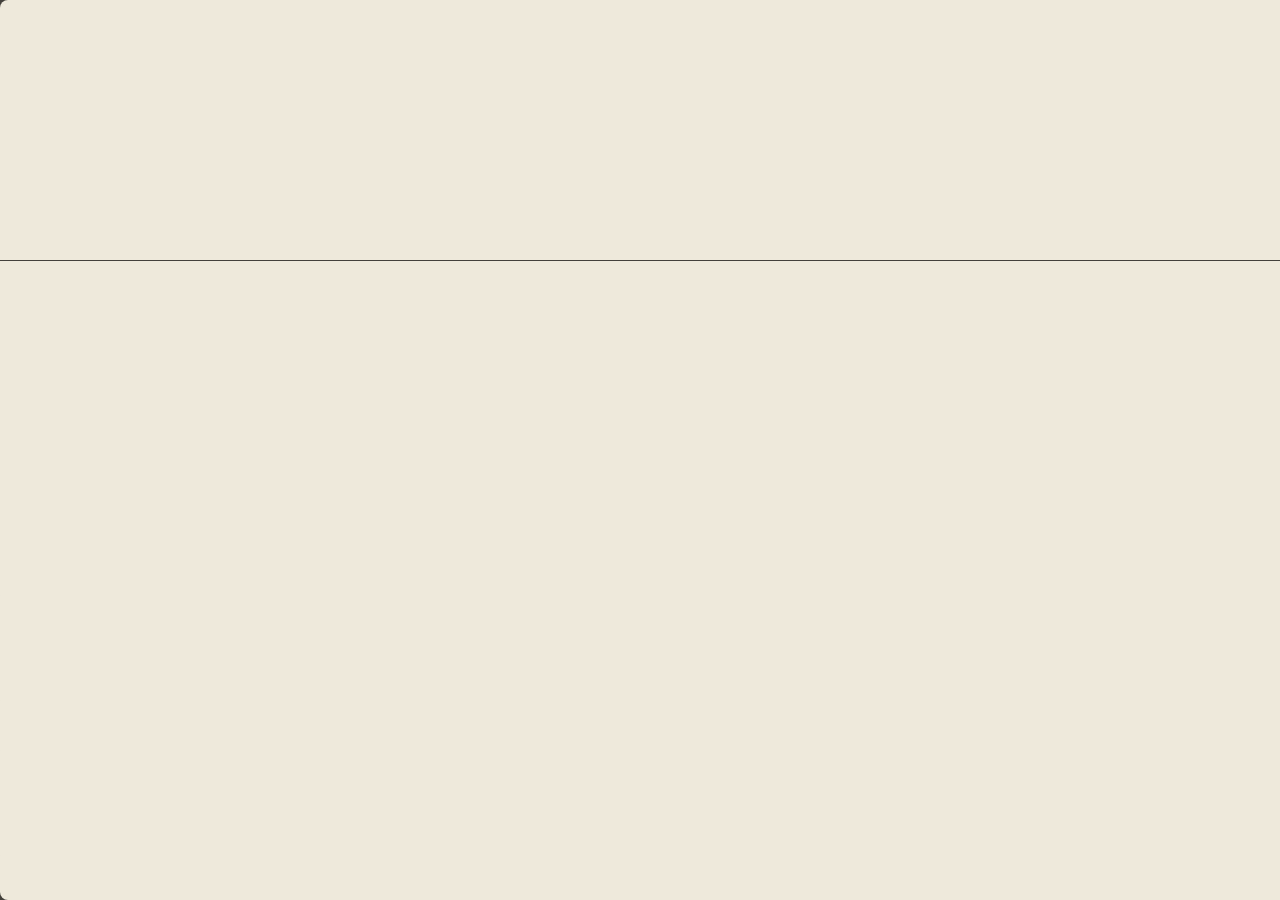
==== echoes-panel.html @ efe1f266 "尝试3页" ====
<!DOCTYPE html>
<html lang="en">
<head>
    <meta charset="UTF-8">
    <meta name="viewport" content="width=device-width, initial-scale=1.0, viewport-fit=cover">
    <base href="/">
    <title>Echoes — 沙丘词典</title>

    <link rel="stylesheet" href="assets/css/resetCSS.css">
    <link rel="stylesheet" href="assets/css/fonts.css">
    <link rel="stylesheet" href="assets/css/floatingPanel.css">

    <style>
        /* Panel-page layout overrides */
        html, body {
            margin: 0;
            padding: 0;
            width: 100%;
            height: 100%;
            overflow: hidden;
            background: #EEE9DB;
        }

        /* Make the panel fill the full viewport instead of 37vw fixed-right */
        #floating-panel {
            position: fixed !important;
            top: 0 !important;
            right: 0 !important;
            width: 100% !important;
            transform: none !important;
            opacity: 1 !important;
            pointer-events: auto !important;
            border-radius: 0 !important;
        }

        /* Always show — never hidden on panel pages */
        #floating-panel.hidden {
            transform: none !important;
            opacity: 1 !important;
            pointer-events: auto !important;
        }

        /* Tab buttons always visible */
        .panel-tabs button {
            opacity: 1 !important;
            pointer-events: auto !important;
        }

        /* Prevent horizontal scrollbar when inactive panel slides */
        body { overflow: hidden; }
    </style>

    <script>
        // Set --app-vh before stylesheets apply so panels size correctly.
        (function () {
            function setVh() {
                document.documentElement.style.setProperty("--app-vh", window.innerHeight + "px");
                document.documentElement.style.setProperty("--app-bottom-inset", "0px");
            }
            setVh();
            window.addEventListener("resize", setVh);
        })();
    </script>
</head>

<body data-panel="echoes">
    <div id="floating-panel">

        <!-- Entry Panel -->
        <div class="panel-entry">
            <div class="panel-main">
                <div class="panel-top"></div>
                <div class="panel-bottom"></div>
            </div>
            <div class="panel-slide">
                <div class="scroll-track"></div>
                <div class="scroll-thumb"></div>
            </div>
            <div class="panel-tabs">
                <button data-tab="entry" class="active">词条</button>
                <button data-tab="comment">回声</button>
            </div>
        </div>

        <!-- Echoes Panel -->
        <div class="panel-comment active">
            <div class="panel-main">
                <div class="panel-top"></div>
                <div class="panel-bottom"></div>
            </div>
            <div class="panel-slide">
                <div class="scroll-track"></div>
                <div class="scroll-thumb"></div>
            </div>
            <div class="panel-tabs">
                <button data-tab="entry">词条</button>
                <button data-tab="comment" class="active">回声</button>
            </div>
        </div>

    </div>

    <script type="module" src="assets/js/panel-page.js"></script>
</body>
</html>
---- assets/css/resetCSS.css ----
/* http://meyerweb.com/eric/tools/css/reset/ 
   v2.0 | 20110126
   License: none (public domain)
*/

html, body, div, span, applet, object, iframe,
h1, h2, h3, h4, h5, h6, p, blockquote, pre,
a, abbr, acronym, address, big, cite, code,
del, dfn, em, img, ins, kbd, q, s, samp,
small, strike, strong, sub, sup, tt, var,
b, u, i, center,
dl, dt, dd, ol, ul, li,
fieldset, form, label, legend,
table, caption, tbody, tfoot, thead, tr, th, td,
article, aside, canvas, details, embed, 
figure, figcaption, footer, header, hgroup, 
menu, nav, output, ruby, section, summary,
time, mark, audio, video {
	margin: 0;
	padding: 0;
	border: 0;
	font-size: 100%;
	font: inherit;
	vertical-align: baseline;
}
/* HTML5 display-role reset for older browsers */
article, aside, details, figcaption, figure, 
footer, header, hgroup, menu, nav, section {
	display: block;
}
body {
	line-height: 1;
}
ol, ul {
	list-style: none;
}
blockquote, q {
	quotes: none;
}
blockquote:before, blockquote:after,
q:before, q:after {
	content: '';
	content: none;
}
table {
	border-collapse: collapse;
	border-spacing: 0;
}
---- assets/css/fonts.css ----
/* ChillDIN - Local font for consistent loading */
@font-face {
  font-family: "ChillDIN";
  src: url("../fonts/Chilldin/ChillDINGothic_Regular.otf") format("opentype");
  font-weight: 400;
  font-style: normal;
  font-display: block;
}


@font-face {
  font-family: "ChillDINGothic Regular";
  src: url("../fonts/Chilldin/ChillDINGothic_Regular.otf") format("opentype");
  font-weight: 400;
  font-style: normal;
  font-display: block;
}

@font-face {
  font-family: "ChillDIN";
  src: url("../fonts/Chilldin/ChillDINGothic_Medium.otf") format("opentype");
  font-weight: 575;
  font-style: normal;
  font-display: block;
}

/* ChillDINGothic - Local font for consistent loading */
@font-face {
  font-family: "ChillDINGothic";
  src: url("../fonts/Chilldin/ChillDINGothic_ConRegular.otf") format("opentype");
  font-weight: 400;
  font-style: normal;
  font-display: block;
}
@font-face {
  font-family: "ChillDINGothic";
  src: url("../fonts/Chilldin/ChillDINGothic_ConSemiBold.otf") format("opentype");
  font-weight: 600;
  font-style: normal;
  font-display: block;
}

/* ChillDINGothic Condensed - Narrower glyphs */
@font-face {
  font-family: "ChillDINGothic Condensed";
  src: url("../fonts/Chilldin/ChillDINGothic_ConRegular.otf") format("opentype");
  font-weight: 400;
  font-style: normal;
  font-display: block;
}
@font-face {
  font-family: "ChillDINGothic Condensed";
  src: url("../fonts/Chilldin/ChillDINGothic_ConSemiBold.otf") format("opentype");
  font-weight: 600;
  font-style: normal;
  font-display: block;
}

/* Barlow Condensed - Local font for consistent loading */
@font-face {
  font-family: "Barlow Condensed";
  src: url("../fonts/Barlow_Condensed/BarlowCondensed-Regular.ttf") format("truetype");
  font-weight: 400;
  font-style: normal;
  font-display: block;
}
@font-face {
  font-family: "Barlow Condensed";
  src: url("../fonts/Barlow_Condensed/BarlowCondensed-Light.ttf") format("truetype");
  font-weight: 300;
  font-style: normal;
  font-display: block;
}
@font-face {
  font-family: "Barlow Condensed";
  src: url("../fonts/Barlow_Condensed/BarlowCondensed-Medium.ttf") format("truetype");
  font-weight: 500;
  font-style: normal;
  font-display: block;
}
@font-face {
  font-family: "Barlow Condensed";
  src: url("../fonts/Barlow_Condensed/BarlowCondensed-SemiBold.ttf") format("truetype");
  font-weight: 600;
  font-style: normal;
  font-display: block;
}

/* Stint Ultra Condensed - Local font for consistent loading */
@font-face {
  font-family: "Stint Ultra Condensed";
  src: url("../fonts/Stint_Ultra_Condensed/StintUltraCondensed-Regular.ttf") format("truetype");
  font-weight: 400;
  font-style: normal;
  font-display: block;
}

/* NotoSans - Local font for consistent loading */
@font-face {
  font-family: "NotoSans";
  src: url("../fonts/Noto_Sans_Duployan/NotoSansDuployan-Regular.ttf") format("truetype");
  font-weight: 400;
  font-style: normal;
  font-display: block;
}
---- assets/css/floatingPanel.css ----
/* Font imports are handled locally in assets/css/fonts.css */
/* 浮窗样式 */
.font-cyrillic {
    font-family: "Noto Sans", "Segoe UI", "Arial", "Helvetica Neue", sans-serif;
}

.lazy-img {
    background-color: #d9d0c3;
    transition: background-color 0.3s ease;
}

.lazy-img-error {
    background-color: #c3b3a0;
}

#floating-panel,
#about-panel {
    position: fixed;
    top: 0;
    right: 0;
    height: var(--app-vh);
    width: 37vw;
    border-radius: 8px 0 0 8px;
    background: transparent; /* 改为透明，因为子panel有自己的背景 */

    display: flex;
    flex-direction: row;
    /* 让slide在右�?*/
    z-index: 1000;
    transition: transform 0.45s ease-in-out, width 0.3s ease-in-out;
    transform: translateX(100%);
    /* overflow: hidden; */
    /* 防止溢出 */
    /* fixed元素可以作为absolute子元素的定位上下�?*/
}

#floating-panel.hidden,
#about-panel.hidden {
    opacity: 0;
    pointer-events: none;
    transform: translateX(100%);
}

#floating-panel:not(.hidden),
#about-panel:not(.hidden) {
    transform: translateX(0);
    opacity: 1;
    pointer-events: auto;
}

/* Panel容器样式 - 双层叠放 */
.panel-entry,
.panel-comment {
    position: absolute;
    top: 0;
    right: 0;
    width: 100%;
    height: 100%;
    display: flex;
    flex-direction: row;
    z-index: 1;
    transition: transform 0.45s ease-in-out, z-index 0.3s ease-in-out;
    background: #43403B;
    border-radius: 8px 0 0 8px;
}

/* 笔记面板特殊样式 */
.panel-comment {
    background: #EEE9DB;
}

.panel-entry.active,
.panel-comment.active {
    z-index: 2;
    transform: translateX(0);
}

.panel-entry:not(.active),
.panel-comment:not(.active) {
    transform: translateX(-68px);
    cursor: pointer;
}

.panel-entry:not(.active):hover,
.panel-comment:not(.active):hover {
    transform: translateX(-88px);
}


/* Inactive panel should not allow inner interactions (tabs stay clickable) */
.panel-entry:not(.active) .panel-main,
.panel-entry:not(.active) .panel-bottom,
.panel-entry:not(.active) .panel-slide,
.panel-comment:not(.active) .panel-main,
.panel-comment:not(.active) .panel-bottom,
.panel-comment:not(.active) .panel-slide {
    pointer-events: none;
}

/* 主内容区�?- 包含top和bottom，可整体滚动 */
.panel-main {
    flex: 1;
    height: var(--app-vh);
    overflow-y: scroll;
    /* padding-right: 12px; */

    /* 隐藏原生滚动�?*/
    scrollbar-width: none;
    /* Firefox */
    -ms-overflow-style: none;
    /* IE 10+ */
}

.panel-main::-webkit-scrollbar {
    display: none;
    /* Chrome / Safari */
}

/* 上半部分 */
.panel-top {
    min-height: 200px;
    /* 改为min-height，让它可以根据内容调�?*/
    display: flex;
    flex-direction: column;
    justify-content: center;
    align-items: center;
    border-bottom: 1px solid #FAF4E5;
    padding: 16px;
    padding-bottom: 70px;
}

/* 笔记面板的顶部边框颜�?*/
/* .panel-comment .panel-top {
    border-bottom: 1px solid #43403B;
} */

.panel-top p {
    margin: 0;
    padding: 0;

    /* ID距离顶端96px，减去padding 16px = 80px */
    padding-top: 80px;
    padding-bottom: 50px;
}


.panel-top div {
    margin: 0;
    padding: 0;
    display: flex;
    flex-direction: column;
    align-items: center;
    gap: 5px;
    /* 中英文之间的间距 */
}

.panel-top img {
    width: 541px;
    height: 339px;
    object-fit: cover;
    margin: 0;
    padding: 0;
    padding-bottom: 50px;
    /* img到div之间50px */
}

/* �?*/
.panel-top p {
    color: #FAF4E5;
    text-align: center;
    font-family: "Barlow Condensed";
    font-size: 20.735px;
    font-style: normal;
    font-weight: 600;
}
:lang(en) .panel-top p {
    color: #FAF4E5;
    text-align: center;
    font-family: "Barlow Condensed";
    font-size: 20.735px;
    font-style: normal;
    font-weight: 600;
    line-height: 40px;
}

/* 笔记面板的文字颜�?*/
.panel-comment .panel-top p {
    color: #43403B;
}
:lang(en) .panel-comment .panel-top p {
    color: #43403B;
}

.panel-top .term-main {
    margin: 0;
    padding: 0;
    color: #FAF4E5;
    font-family: "ChillDINGothic";
    font-size: 30px;
    font-style: normal;
    font-weight: 600;
    text-align: center;
    line-height: 80px;
}
:lang(en) .panel-top .term-main {
    margin: 0;
    padding: 0;
    color: #FAF4E5;
    font-family: "Stint Ultra Condensed";
    font-size: 66px;
    font-style: normal;
    font-weight: 400;
    text-align: center;
    line-height: 80px;
}

/* 笔记面板的term-main颜色 */
.panel-comment .panel-top .term-main {
    color: #43403B;
    text-align: center;
    font-family: "ChillDINGothic";
    font-size: 30px;
    font-style: normal;
    font-weight: 600;
    line-height: 60px;
}
:lang(en) .panel-comment .panel-top .term-main {
    color: #43403B;
    font-family: "Stint Ultra Condensed";
    font-size: 66px;
    font-style: normal;
    font-weight: 400;
    text-align: center;
    line-height: 80px;
}

.panel-top .term-ori {
    margin: 0;
    padding: 0;
    color: #FAF4E5;
    font-family: "Stint Ultra Condensed";
    font-size: 66px;
    font-style: normal;
    font-weight: 400;
    text-align: center;
    line-height: 50px;
}
:lang(en) #floating-panel .panel-top .term-ori,
:lang(en) #about-panel .panel-top .term-ori {
    display: none;
}

/* 笔记面板的term-ori颜色 */
.panel-comment .panel-top .term-ori {
    color: #43403B;
    text-align: center;
    font-family: "Stint Ultra Condensed";
    font-size: 66px;
    font-style: normal;
    font-weight: 400;
    line-height: 25.928px;
}

.panel-comment .panel-top {
    position: relative;
    min-height: 240px;
    padding: 0 36px 20px;
    justify-content: flex-start;
    align-items: center;
    border-bottom: 1px solid #43403B;
}

.panel-comment .panel-top .comment-top-id {
    position: absolute;
    top: 45px;
    left: 36px;
    display: block;
    margin: 0;
    padding: 0;
    color: #43403B;
    font-family: "Barlow Condensed";
    font-size: 20px;
    font-style: normal;
    font-weight: 575;
    line-height: 1;
}

.panel-comment .panel-top .comment-top-center {
    margin-top: calc(93px - 48px);
    width: 100%;
    max-width: 640px;
    display: flex;
    flex-direction: column;
    align-items: center;
    gap: 12px;
}

.panel-comment .panel-top .comment-top-center .term-main {
    display: block;
    margin: 0;
    padding: 0;
    color: #43403B;
    text-align: center;
    font-family: "ChillDINGothic";
    font-size: 30px;
    font-style: normal;
    font-weight: 600;
    line-height: 1;
    margin-bottom: 16px;
}

.panel-comment .panel-top .comment-top-echoes {
    display: block;
    margin: 0;
    color: #43403B;
    text-align: center;
    font-family: "ChillDIN";
    font-size: 60px;
    font-style: normal;
    font-weight: 575;
    line-height: 1.2;
}

:lang(en) .panel-comment .panel-top .comment-top-echoes {
    font-family: "Stint Ultra Condensed";
    font-size: 66px;
    font-style: normal;
    font-weight: 400;
}

.panel-comment .panel-top .comment-top-intro {
    margin: 0;
    padding: 0;
    color: #43403B;
    text-align: center;
    font-family: "Barlow Condensed";
    font-size: 15px;
    font-style: normal;
    font-weight: 400;
    line-height: 1.3;
}

:lang(en) .panel-comment .panel-top .comment-top-intro {
    font-style: italic;
}

/* 下半部分：其他标签内�?*/
.panel-bottom {
    display: flex;
    flex-direction: column;
    width: 100%;
}

.panel-bottom section {
    padding: 32px 52px 0 36px;

    display: flex;
    flex-direction: row;
}

/* About panel: offset right-side text from left titles */
#about-panel .panel-bottom section > div {
    padding-top: 42px;
}

#about-panel .devlog-list {
    margin: 0;
    padding-left: 36px;
    display: flex;
    flex-direction: column;
    gap: 16px;
    list-style: decimal;
    list-style-position: outside;
}

#about-panel .devlog-list li {
    padding-left: 12px;
}

#about-panel .devlog-list p {
    margin: 0;
}

/* 笔记panel的section默认折叠 */
.panel-comment .panel-bottom section {
    max-height: 260px;
    overflow: hidden;
    transition: transform 0.45s ease;
    cursor: pointer;
    position: relative;
    transform: translateY(0);
    background-color: #EEE9DB;
}

.panel-comment .panel-bottom section .note-like-toggle {
    position: absolute;
    top: 32px;
    right: 63px;
    width: 20px;
    height: 18.35px;
    border: none;
    background-color: transparent;
    background-image: url("../images/unliked.svg");
    background-repeat: no-repeat;
    background-position: center;
    background-size: contain;
    cursor: pointer;
    z-index: 3;
    padding: 0 !important;
    margin: 0 !important;
    overflow: visible;
    transition: transform 0.2s ease;
}

.panel-comment .panel-bottom section .note-like-toggle .note-like-count {
    position: absolute;
    left: calc(100% + 6px);
    top: 50%;
    transform: translateY(-50%);
    display: none;
    color: #43403B;
    font-family: "Barlow Condensed", "ChillDIN";
    font-size: 15px;
    font-style: normal;
    font-weight: 600;
    line-height: 1;
    letter-spacing: 0;
    white-space: nowrap;
    pointer-events: none;
    padding: 0 !important;
    margin: 0 !important;
}

.panel-comment .panel-bottom section .note-like-toggle.is-liked {
    background-image: url("../images/liked.svg");
}

.panel-comment .panel-bottom section .note-like-toggle:hover {
    transform: scale(1.06);
}

.panel-comment .panel-bottom section .note-like-toggle:focus-visible {
    outline: 1px solid #43403B;
    outline-offset: 2px;
}

/* 仅前三个comment section显示上边阴影 */
.panel-comment .panel-bottom section:not(#section-contributors):not(#section-contact):not(#section-editors) {
    box-shadow: 0 -4px 4px 0 rgba(0, 0, 0, 0.10);
}

/* About panel devlog should be plain text without comment behaviors */
#about-panel .panel-comment .panel-bottom section {
    max-height: none;
    overflow: visible;
    cursor: default;
    background-color: transparent;
    box-shadow: none;
    transform: none;
    transition: none;
}

#about-panel .panel-comment .panel-bottom section:hover {
    transform: none;
    box-shadow: none;
}

#about-panel .panel-comment .panel-bottom section:not(#section-contributors):not(#section-contact):not(#section-editors) {
    box-shadow: none !important;
}

#about-panel .panel-comment.active .panel-bottom section:not(.note-expanded):not(#section-contributors):not(#section-contact):not(#section-editors):hover {
    transform: none;
    box-shadow: none;
}

/* 展开状�?*/
.panel-comment .panel-bottom section.note-expanded {
    max-height: none;
}

/* Note panel layout when a note is expanded */
#floating-panel .panel-comment .panel-main.notes-fixed .panel-top {
    display: none;
}

#floating-panel .panel-comment .panel-main.notes-fixed {
    overflow: hidden;
}

#floating-panel .panel-comment .panel-bottom.notes-mode {
    height: 100%;
    display: flex;
    flex-direction: column;
}

#floating-panel .panel-comment .panel-bottom.notes-mode section {
    flex: 0 0 auto;
}

#floating-panel .panel-comment .panel-bottom.notes-mode section.note-expanded {
    flex: 1 1 auto;
    overflow-x: auto;
    overflow-y: auto;
    min-height: 60vh;
    -ms-overflow-style: none;
    scrollbar-width: none;
}

#floating-panel .panel-comment .panel-bottom.notes-mode section.note-expanded::-webkit-scrollbar,
#about-panel .panel-comment .panel-bottom.notes-mode section.note-expanded::-webkit-scrollbar {
    width: 0;
    height: 0;
}

/* Allow carousel arrows to render fully inside expanded notes */
#floating-panel .panel-comment .panel-bottom.notes-mode section.note-expanded .note-images-carousel,
#about-panel .panel-comment .panel-bottom.notes-mode section.note-expanded .note-images-carousel {
    overflow: visible;
}

#floating-panel .panel-comment .panel-bottom.notes-mode section.note-below-first {
    margin-top: auto;
}

/* Keep footer sections visible in notes-mode */
#floating-panel .panel-comment .panel-bottom.notes-mode #section-contributors,
#floating-panel .panel-comment .panel-bottom.notes-mode #section-contact,
#floating-panel .panel-comment .panel-bottom.notes-mode #section-editors {
    display: none !important;
}

#floating-panel .panel-comment .panel-bottom #section-contributors,
#floating-panel .panel-comment .panel-bottom #section-contact,
#floating-panel .panel-comment .panel-bottom #section-editors {
    display: block;
}

/* Collapsed notes stick to top/bottom and only show left title height */
#floating-panel .panel-comment {
    --note-title-line-height: 22px;
    --note-title-lines: 2;
    --note-title-pad: 16px;
}
html:lang(en) #floating-panel .panel-comment {
    --note-title-line-height: 22px;
    --note-title-lines: 2;
    --note-title-pad: 16px;
}

#floating-panel .panel-comment .panel-bottom.notes-mode section:not(.note-expanded):not(#section-contributors):not(#section-contact):not(#section-editors) {
    align-items: center;
    height: calc((var(--note-title-line-height) * var(--note-title-lines)) + (var(--note-title-pad) * 2));
    padding: var(--note-title-pad) 64px var(--note-title-pad) 32px;
    overflow: hidden;
}

#floating-panel .panel-comment .panel-bottom.notes-mode section:not(.note-expanded):not(#section-contributors):not(#section-contact):not(#section-editors) .note-body {
    display: none;
}

#floating-panel .panel-comment .panel-bottom.notes-mode section:not(.note-expanded):not(#section-contributors):not(#section-contact):not(#section-editors) .left-title {
    line-height: var(--note-title-line-height);
    padding: 0;
}

#floating-panel .panel-comment .panel-bottom.notes-mode section:not(.note-expanded):not(#section-contributors):not(#section-contact):not(#section-editors) .note-like-toggle {
    top: var(--note-title-pad);
}

/* 折叠状�?hover 时向上位移，露出更多内容（不影响其他元素布局�?*/
.panel-comment.active .panel-bottom section:not(.note-expanded):not(#section-contributors):not(#section-contact):not(#section-editors):hover {
    transform: translateY(-20px);
}

/* 排除contributors和editors section，它们不需要折�?*/
.panel-comment .panel-bottom section#section-contributors,
.panel-comment .panel-bottom section#section-contact,
.panel-comment .panel-bottom section#section-editors {
    max-height: none;
    overflow: visible;
    cursor: default;
    background-color: transparent;
    box-shadow: none;
    transform: none;
    transition: none;
}

/* Comment panel: keep editors title in the left column */
.panel-comment .panel-bottom #section-editors {
    display: grid !important;
    grid-template-columns: 82px 1fr;
    /* column-gap: 20px; */
    align-items: start;
}
.panel-comment .panel-bottom .note-body,
.panel-comment .panel-bottom .note-body * {
    color: #43403B;
    text-align: justify;
    font-family: "ChillDINGothic Condensed";
    font-size: 20px;
    font-style: normal;
    font-weight: 400;
    line-height: 30px;
    letter-spacing: 1px;
}
html:lang(en) .panel-comment .panel-bottom .note-body,
html:lang(en) .panel-comment .panel-bottom .note-body * {
    color: #43403B;
    text-align: justify;
    font-family: "Barlow Condensed";
    font-size: 21px;
    font-style: normal;
    font-weight: 300;
    line-height: 26px;
    letter-spacing: 0.42px;
}
.panel-comment .panel-bottom .note-body .diagram-caption {
    color: #FAF4E5;
    text-align: justify;
    font-family: "ChillDINGothic";
    font-size: 15px;
    font-style: normal;
    font-weight: 400;
    line-height: 20px;
    letter-spacing: 0.75px;
}

.panel-bottom section * {
    padding: 0 0 20px 0;
    margin: 0;
}

/* allow inline italics inside panel content */
.panel-bottom i,
.panel-bottom em {
    font-style: italic;
}

#section-brief {
    padding-top: 180px;
}

#section-brief h2 {
    padding: 0 0 76px 0;
}

.panel-bottom .left-title {
    width: 82px;
    flex-shrink: 0;
}

#section-example {
    padding-top: 55px;
}

#section-example .diagram-container {
    display: flex;
    flex-direction: column;
    align-items: center;
}

#section-example .diagram-carousel {
    width: 100%;
}

#section-example .diagram-stage {
    --diagram-arrow-slot: 52px;
    position: relative;
    width: 100%;
    box-sizing: border-box;
    height: 300px;
    display: flex;
    align-items: center;
    justify-content: center;
    padding: 24px var(--diagram-arrow-slot) 10px var(--diagram-arrow-slot);
}

#section-example .diagram-image {
    width: 100%;
    max-width: 100%;
    height: 300px;
    object-fit: contain;
    display: block;
}

#section-example .diagram-arrow {
    position: absolute;
    top: 50%;
    transform: translateY(-50%);
    width: 40px;
    height: 40px;
    border: none;
    background: none;
    padding: 0;
    margin: 0;
    cursor: pointer;
    display: flex;
    align-items: center;
    justify-content: center;
}

#section-example .diagram-arrow img {
    width: 26px;
    height: 27.178px;
}

#floating-panel.expanded #section-example .diagram-arrow img,
#about-panel.expanded #section-example .diagram-arrow img {
    width: 26px !important;
    height: 27.178px !important;
}

#floating-panel.expanded .note-images-carousel .diagram-arrow img,
#about-panel.expanded .note-images-carousel .diagram-arrow img {
    width: 26px !important;
    height: 27.178px !important;
}

#floating-panel.expanded .panel-comment .note-body .note-images-carousel .diagram-arrow img,
#about-panel.expanded .panel-comment .note-body .note-images-carousel .diagram-arrow img {
    width: 26px !important;
    height: 27.178px !important;
}

#section-example .diagram-arrow-left {
    left: 0;
}

#section-example .diagram-arrow-right {
    right: 12px;
}

#section-example .diagram-arrow.is-hidden {
    opacity: 0;
    pointer-events: none;
}

/* Comment panel: first note images carousel */
.panel-comment .note-images-carousel .diagram-carousel {
    width: 100%;
}

.panel-comment .note-images-carousel .diagram-stage {
    --diagram-arrow-slot: 52px;
    position: relative;
    width: 100%;
    box-sizing: border-box;
    height: 300px;
    display: flex;
    align-items: center;
    justify-content: center;
    padding: 26px var(--diagram-arrow-slot) 10px var(--diagram-arrow-slot);
}

.panel-comment .note-images-carousel .diagram-image {
    width: 100% !important;
    max-width: 100% !important;
    height: 300px !important;
    object-fit: contain !important;
    padding: 0 !important;
    display: block;
}

.panel-comment .note-images-carousel .diagram-arrow {
    position: absolute;
    top: 50%;
    transform: translateY(-50%);
    width: 40px;
    height: 40px;
    border: none;
    background: none;
    padding: 0;
    margin: 0;
    cursor: pointer;
    display: flex;
    align-items: center;
    justify-content: center;
    z-index: 2;
}

.panel-comment .note-images-carousel .diagram-arrow img {
    width: 26px !important;
    height: 27.178px !important;
    padding: 0 !important;
}

.panel-comment .note-images-carousel .diagram-arrow-left {
    left: 0;
}

.panel-comment .note-images-carousel .diagram-arrow-right {
    right: 12px;
}

.panel-comment .note-images-carousel .diagram-arrow.is-hidden {
    opacity: 0;
    pointer-events: none;
}

#floating-panel.expanded .panel-comment .note-body img,
#about-panel.expanded .panel-comment .note-body img {
    width: 33vw !important;
    height: 33vh !important;
    object-fit: cover !important;
}

/* Note images in comment panel */
.panel-comment .note-body img {
    padding: 24px 0 18px 0;
    width: 406px !important;
    height: 270px !important;
    object-fit: cover !important;
    display: block;
}

#section-proposers {
    padding-top: 118px;
}

.panel-bottom .proposer-block {
    display: flex;
    flex-direction: row;
    gap: 30px;
}

.panel-bottom .proposer-block img {
    padding: 0;

    width: 81px !important;
    height: 112px !important;
    object-fit: cover !important;

    /* mix-blend-mode: screen; */
    filter: brightness(1.5) contrast(0.5) sepia(1.8) hue-rotate(0deg) saturate(2.2);
}

.panel-bottom .proposer-block p {
    padding: 4px 0;
    margin: 0;
}

#section-understanding-vote .entry-vote-wrap {
    width: 100%;
    display: flex;
    flex-direction: column;
    align-items: center;
    gap: 14px;
}

#section-understanding-vote .entry-vote-question {
    text-align: center;
    color: #E3DDD0;
    font-family: "ChillDINGothic";
    font-size: 20px;
    font-style: normal;
    font-weight: 600;
    line-height: 30px;
    letter-spacing: 1px;
}

:lang(en) #section-understanding-vote .entry-vote-question {
    font-family: "ChillDINGothic";
    font-size: 20px;
    font-style: normal;
    font-weight: 600;
    line-height: 30px;
    letter-spacing: 1px;
}

#section-understanding-vote .entry-vote-options {
    width: 100%;
    display: flex;
    justify-content: center;
    gap: 16px;
}

#section-understanding-vote .entry-vote-option {
    width: 183px;
    height: 34px;
    padding: 0;
    border: 1px solid #FAF4E5;
    background: transparent;
    color: #E3DDD0;
    font-family: "ChillDINGothic";
    font-size: 20px;
    font-style: normal;
    font-weight: 600;
    line-height: 30px;
    letter-spacing: 1px;
    text-align: center;
    cursor: pointer;
}

#section-understanding-vote .entry-vote-option.is-selected {
    background: #FAF4E5;
    color: #1F1F1F;
}

#section-understanding-vote .entry-vote-option.is-voted {
    background: transparent;
    color: #FAF4E5;
}

#section-understanding-vote .entry-vote-submit {
    width: 77px;
    height: 34px;
    padding: 0;
    box-sizing: border-box;
    border: 0;
    background: #F9D67A;
    color: #43403B;
    appearance: none;
    -webkit-appearance: none;
    display: inline-flex;
    align-items: center;
    justify-content: center;
    text-align: center;
    font-family: "ChillDINGothic";
    font-size: 14px;
    font-style: normal;
    font-weight: 600;
    line-height: 30px;
    letter-spacing: 0.7px;
    transform: none;
    cursor: pointer;
}

:lang(en) #section-understanding-vote .entry-vote-submit {
    font-family: "ChillDINGothic";
    font-size: 14px;
    font-style: normal;
    font-weight: 600;
    line-height: 30px;
    letter-spacing: 0.7px;
}

#section-understanding-vote .entry-vote-note {
    text-align: center;
    color: rgba(250, 244, 229, 0.75);
    font-family: "ChillDINGothic Condensed", "ChillDINGothic", "ChillDIN";
    font-size: 14px;
    font-weight: 400;
    line-height: 18px;
    letter-spacing: 0.6px;
}

:lang(en) #section-understanding-vote .entry-vote-note {
    font-family: "Barlow Condensed", "ChillDINGothic";
    font-size: 14px;
    letter-spacing: 0.2px;
}

#section-related-works {
    /* padding-top:80px; */
    padding-bottom: 40px;
}

#section-understanding-vote {
    padding-top: 28px;
    padding-bottom: 36px;
}

#section-contributors {
    padding-top: 80px;
}

#section-contact p:last-child {
    text-decoration: underline;
    text-underline-offset: 2px;
}

#section-editors {
    padding-top: 160px;
}

#section-proposers,
#section-contributors {
    border-top: #FAF4E5 solid 1px;
}

/* 笔记面板的边框颜�?*/
.panel-comment #section-proposers,
.panel-comment #section-contributors {
    border-top: #43403B solid 1px;
}


/* �?*/
.panel-bottom p {
    color: #FAF4E5;
    font-family: "ChillDINGothic Condensed";
    font-size: 20px;
    font-style: normal;
    font-weight: 500;
    line-height: 23px;
    letter-spacing: 1px;
}
:lang(en) .panel-bottom p {
    color: #FAF4E5;
    font-family: "Barlow Condensed","ChillDINGothic";
    font-size: 21px;
font-style: normal;
font-weight: 300;
line-height: 26px; /* 123.81% */
letter-spacing: 0.42px;
}

/* 笔记面板的底部文字颜�?*/
.panel-comment .panel-bottom p {
    color: #43403B;
}
:lang(en) .panel-comment .panel-bottom p {
    color: #43403B;
}

.panel-bottom h2 {
    color: #FAF4E5;
    font-family: "ChillDINGothic";
    font-size: 40px;
    font-style: normal;
    font-weight: 600;
    line-height: 40px;
    letter-spacing: 2px;
}
:lang(en) .panel-bottom h2 {
    color: #FAF4E5;
    font-family: "Barlow Condensed";
font-size: 36px;
font-style: normal;
font-weight: 500;
line-height: 40px;
}

/* 笔记面板的h2颜色 */
.panel-comment .panel-bottom h2 {
    color: #43403B;
}
:lang(en) .panel-comment .panel-bottom h2 {
    color: #43403B;
}

.panel-bottom h3 {
    color: #FAF4E5;
    text-align: justify;
    font-family: "ChillDINGothic";
    font-size: 20px;
    font-style: normal;
    font-weight: 400;
    line-height: 34px;
    /* 125% */
    letter-spacing: 0.4px;
}
/* Entry panel: brief definition subheadings (zh) */
.panel-entry #section-brief h3 {
    color: #FAF4E5;
    font-family: "ChillDINGothic Condensed";
    font-size: 36px;
    font-style: normal;
    font-weight: 600;
    line-height: 42px;
    letter-spacing: 2px;
    
}
/* Entry panel: brief definition body (en) */
:lang(en) .panel-entry #section-brief h3 {
    text-align: left;
    color: #FAF4E5;
    font-family: "Barlow Condensed";
    font-size: 36px;
    font-style: normal;
    font-weight: 500;
    line-height: 40px; /* 111.111% */
    letter-spacing: 0;
}

:lang(en) .panel-entry section div p {
    color: #FAF4E5;
    /* body */
    font-family: "Barlow Condensed";
    font-size: 21px;
    font-style: normal;
    font-weight: 300;
    line-height: 26px; /* 123.81% */
    letter-spacing: 0.42px;
}

/* Entry panel body text (Chinese) */
.panel-entry .panel-bottom div p {
    color: #FAF4E5;
    font-family: "ChillDINGothic Condensed", "ChillDINGothic", "ChillDIN";
    font-size: 20px;
    font-style: normal;
    font-weight: 400;
    line-height: 30px;
    letter-spacing: 1px;
}



/* 笔记面板的h3颜色 */
.panel-comment .panel-bottom h3 {
    color: #43403B;
}

.panel-bottom .left-title {
    color: #FAF4E5;
    font-family: "ChillDINGothic Condensed", "ChillDINGothic", "ChillDIN";
    font-size: 20px;
    font-style: normal;
    font-weight: 500;
    width: 82px !important;
}

/* 笔记面板的left-title颜色 */
.panel-comment .panel-bottom .left-title {
    color: #43403B;
}
:lang(en) .panel-comment .panel-bottom .left-title {
    color: #43403B;
    font-family: "Barlow Condensed";
    font-size: 16px;
    font-style: normal;
    font-weight: 600;
    line-height: 20px; 
}

.panel-bottom .diagram-caption {
    color: #FAF4E5;
    text-align: justify;
    font-family: "ChillDINGothic";
    font-size: 15px !important;
    font-style: normal;
    font-weight: 400;
    line-height: 20px;
    /* 133.333% */
    letter-spacing: 0.75px;
}

.panel-bottom .diagram-source {
    color: #FAF4E5;
    text-align: justify;
    font-family: "ChillDINGothic", "ChillDIN";
    font-size: 16px;
    font-style: normal;
    font-weight: 300;
    line-height: 20px;
    letter-spacing: 0.6px;
}

/* 笔记面板的diagram-caption颜色 */
.panel-comment .panel-bottom .diagram-caption {
    color: #FAF4E5;
}

.panel-comment .panel-bottom .diagram-source {
    color: #43403B;
}

.panel-bottom .proposer-name {
    color: #FAF4E5;
    font-family: "ChillDINGothic","ChillDIN";
    font-size: 24px;
    font-style: normal;
    font-weight: 600;
    /* line-height: 20px; */
    letter-spacing: 1.2px;
    text-decoration-line: underline;
    text-decoration-style: solid;
    text-decoration-skip-ink: auto;
    text-decoration-thickness: auto;
    text-underline-offset: auto;
    text-underline-position: from-font;
}

/* 笔记面板的proposer-name颜色 */
.panel-comment .panel-bottom .proposer-name {
    color: #43403B;
}

.panel-bottom .proposer-year p {
    color: #FAF4E5;
    font-family: "ChillDINGothic", "ChillDIN";
    font-size: 20px;
    font-style: normal;
    font-weight: 325;
    line-height: 20px;
    letter-spacing: 1px;
}

/* 笔记面板的proposer-year p颜色 */
.panel-comment .panel-bottom .proposer-year p {
    color: #43403B;
}

.panel-bottom #editors-container p {
    color: #FAF4E5;
    font-family: "ChillDINGothic Condensed";
    font-size: 14px;
    font-style: normal;
    font-weight: 500;
    line-height: 16px;
    /* 114.286% */
    letter-spacing: 0.7px;

    margin: 0;
    padding: 0;
}

:lang(en) .panel-entry .panel-bottom #editors-container p {
    color: #FAF4E5;
    font-family: "Barlow Condensed";
    font-size: 15px;
    font-style: normal;
    font-weight: 400;
    line-height: 20px;
}

/* 笔记面板的editors-container p颜色 */
.panel-comment .panel-bottom #editors-container p {
    color: #43403B;
    font-family: "ChillDINGothic";
    font-size: 20px;
    font-style: normal;
    font-weight: 600;
    line-height: 25px;
}
:lang(en) .panel-comment .panel-bottom #editors-container p {
    color: #43403B;
    font-family: "Barlow Condensed";
    font-size: 15px;
    font-style: normal;
    font-weight: 400;
    line-height: 20px;
}

#section-editors {
    opacity: 0.7;
}



/* 展开按钮样式 */
#expand-btn {
    position: absolute;
    top: 20px;
    left: 20px;
    width: 40px;
    height: 40px;
    background: #36322A;
    border: 1px solid #FAF4E5;
    border-radius: 8px;
    cursor: pointer;
    display: flex;
    align-items: center;
    justify-content: center;
    z-index: 1001;
    transition: all 0.3s ease;
    color: #FAF4E5;
}

#expand-btn:hover {
    background: #E2DCC9;
    transform: scale(1.05);
}

#expand-btn:active {
    transform: scale(0.95);
}


/* 展开状态的样式 */
#floating-panel.expanded,
#about-panel.expanded {
    width: 70vw;
}

/* 展开状态下底部section的padding调整 */
#floating-panel.expanded .panel-bottom .left-title,
#about-panel.expanded .panel-bottom .left-title {
    width: 160px;
}

#floating-panel.expanded .panel-bottom section,
#about-panel.expanded .panel-bottom section {
    padding: 32px 140px 0 64px;
}
#floating-panel.expanded .panel-bottom #section-brief,
#about-panel.expanded .panel-bottom #section-brief {
    padding-top: 180px;
}
#floating-panel.expanded .panel-bottom #section-example,
#about-panel.expanded .panel-bottom #section-example {
    padding-top: 55px;
}
#floating-panel.expanded .panel-bottom #section-proposers,
#about-panel.expanded .panel-bottom #section-proposers {
    padding-top: 118px;
}
#floating-panel.expanded .panel-bottom #section-related-works,
#about-panel.expanded .panel-bottom #section-related-works {
    /* padding-top:80px; */
    padding-bottom: 40px;
}

#floating-panel.expanded .panel-bottom #section-understanding-vote,
#about-panel.expanded .panel-bottom #section-understanding-vote {
    padding-top: 28px;
    padding-bottom: 36px;
}

#floating-panel.expanded .panel-bottom #section-contributors,
#about-panel.expanded .panel-bottom #section-contributors {
    padding-top: 80px;
}

#floating-panel.expanded .panel-bottom #section-editors,
#about-panel.expanded .panel-bottom #section-editors {
    padding-top: 160px;
}

/* 展开状态下的图片调�?*/
#floating-panel.expanded .panel-top img,
#about-panel.expanded .panel-top img {
    width: 60vw; /* 比默认的541px更大 */
    height: 36vh; /* 比默认的339px更大 */
    object-fit: cover;
    margin: 0;
    padding: 0;
    margin-bottom: 50px;
}
#floating-panel.expanded #section-example img,
#about-panel.expanded #section-example img {
    width: 33vw !important; /* 比默认的406px更大 */
    height: 33vh !important; /* 比默认的270px更大 */
    object-fit: cover !important;
}

/* 展开状态下笔记面板的颜�?*/
#floating-panel.expanded .panel-comment .panel-bottom p,
#about-panel.expanded .panel-comment .panel-bottom p {
    color: #43403B;
}
#floating-panel.expanded .panel-comment .panel-bottom .left-title,
#about-panel.expanded .panel-comment .panel-bottom .left-title {
    color: #43403B;
}
#floating-panel.expanded .panel-comment .panel-bottom h2,
#about-panel.expanded .panel-comment .panel-bottom h2 {
    color: #43403B;
}
#floating-panel.expanded .panel-comment .panel-bottom h3,
#about-panel.expanded .panel-comment .panel-bottom h3 {
    color: #43403B;
}
#floating-panel.expanded .panel-comment .panel-bottom .diagram-caption,
#about-panel.expanded .panel-comment .panel-bottom .diagram-caption {
    color: #FAF4E5;
}
#floating-panel.expanded .panel-comment .panel-bottom .proposer-name,
#about-panel.expanded .panel-comment .panel-bottom .proposer-name {
    color: #43403B;
}
#floating-panel.expanded .panel-comment .panel-bottom .proposer-year p,
#about-panel.expanded .panel-comment .panel-bottom .proposer-year p {
    color: #43403B;
}


/* 确保按钮在展开状态下仍然可见 */
#floating-panel.expanded #expand-btn {
    left: 20px; /* 保持在左上角 */
}

/* 隐藏状态保持不�?*/
#floating-panel.hidden,
#about-panel.hidden {
    opacity: 0;
    pointer-events: none;
    transform: translateX(100%);
}

#floating-panel:not(.hidden),
#about-panel:not(.hidden) {
    transform: translateX(0);
    opacity: 1;
    pointer-events: auto;
}



/* tabs 样式 */
.panel-tabs {
    position: absolute;
    bottom: 40px;
    left: -38px;
    display: flex;
    flex-direction: column;
    gap: 45px;
    z-index: 10;
    pointer-events: none; /* 确保tab按钮在panel内容之上 */
}

.panel-tabs button {
    width: 39px;
    height: 110px;
    border: none;
    border-radius: 6px 0 0 6px;
    background: #43403B;
    box-shadow: -2px 2px 2px rgba(79, 70, 45, 0.25);
    cursor: pointer;
    padding: 25px 14px;

    color: #FAF4E5;
    font-family: "ChillDIN";
    font-size: 18px;
    font-style: normal;
    font-weight: 700;
    line-height: 26px;
    /* 144.444% */

    /* �?SVG path 裁剪 */
    -webkit-clip-path: path("M4 25.6222C4 18.6955 8.20257 12.4615 14.6236 9.86337L39 0V106L15.1311 97.22C8.44371 94.7601 4 88.3907 4 81.2652V25.6222Z");
    clip-path: path("M4 25.6222C4 18.6955 8.20257 12.4615 14.6236 9.86337L39 0V106L15.1311 97.22C8.44371 94.7601 4 88.3907 4 81.2652V25.6222Z");

    
    transition: background 0.2s;
    pointer-events: auto;
}
:lang(en) .panel-tabs button {
    color: #43403B;
    font-family: "Barlow Condensed";
    font-size: 16px;
    font-style: normal;
    font-weight: 600;
    line-height: 20px;
}
:lang(en) .panel-entry .panel-tabs button[data-tab="entry"] {
    color: #FAF4E5;
}
:lang(en) #about-panel .panel-entry .panel-tabs button {
    color: #FAF4E5;
}

:lang(en) .panel-entry .panel-bottom .left-title {
    color: #FAF4E5;
    font-family: "Barlow Condensed";
    font-size: 16px;
    font-style: normal;
    font-weight: 500;
    line-height: 20px;
}

.panel-tabs button.active {
    background:#43403B ;
}

/* 笔记面板的tab按钮样式 */
.panel-comment .panel-tabs button {
    background: #EEE9DB;
    color: #43403B;
}

.panel-comment .panel-tabs button.active {
    background: #EEE9DB;
}

/* 自定义滚动条容器 */
.panel-slide {
    width: 20px;
    position: relative;
    display: flex;
    justify-content: center;
    flex-shrink: 0;
    /* 防止被压�?*/
}

/* 未激活panel的滚动条隐藏 */
.panel-entry:not(.active) .panel-slide,
.panel-comment:not(.active) .panel-slide {
    opacity: 0;
    pointer-events: none;
}

/* 笔记panel完全隐藏滚动�?*/
.panel-comment .panel-slide {
    display: none;
}
.panel-slide .scroll-track {
    position: absolute;
    top: 0;
    bottom: 0;
    left: 0;
    transform: translateX(-50%);
    width: 1px;
    background: #FAF4E5;
    border-radius: 1px;
}
.panel-slide .scroll-thumb {
    position: absolute;
    top: 0;
    /* 初始位置设在上边距处 */
    left: 0%;
    transform: translate(-50%, 0);
    width: 14px;
    height: 14px;
    background: #FCF8EF;
    border-radius: 50%;
    border: solid 1px #474132;
    cursor: grab;
}

/* 笔记面板的滚动条颜色 */
.panel-comment .panel-slide .scroll-track {
    background: #43403B;
}
.panel-comment .panel-slide .scroll-thumb {
    background: #43403B;
    border: solid 1px #43403B;
}
.panel-slide .scroll-thumb:active {
    cursor: grabbing;
}
.scroll-marker {
    position: absolute;
    left: 50%;
    transform: translateX(-50%);
    width: 12px;
    height: 12px;
    background-color: #F0B549;
    border-radius: 50%;
    cursor: pointer;
}
.scroll-marker:hover {
    background-color: #333;
}
.scroll-tooltip {
    position: absolute;
    right: 100%;
    margin-right: 8px;
    top: 50%;
    background: rgba(0, 0, 0, 0.8);
    color: white;
    padding: 2px 6px;
    border-radius: 4px;
    font-size: 12px;
    text-align: left;
    white-space: normal;
    min-width: 72px;
    max-width: 140px;
    line-height: 1.2;
    word-break: break-word;
    line-break: normal;
    transform: translateY(calc(-50% + var(--tooltip-shift, 0px)));
    display: none;
}
.scroll-marker:hover .scroll-tooltip {
    display: block;
}
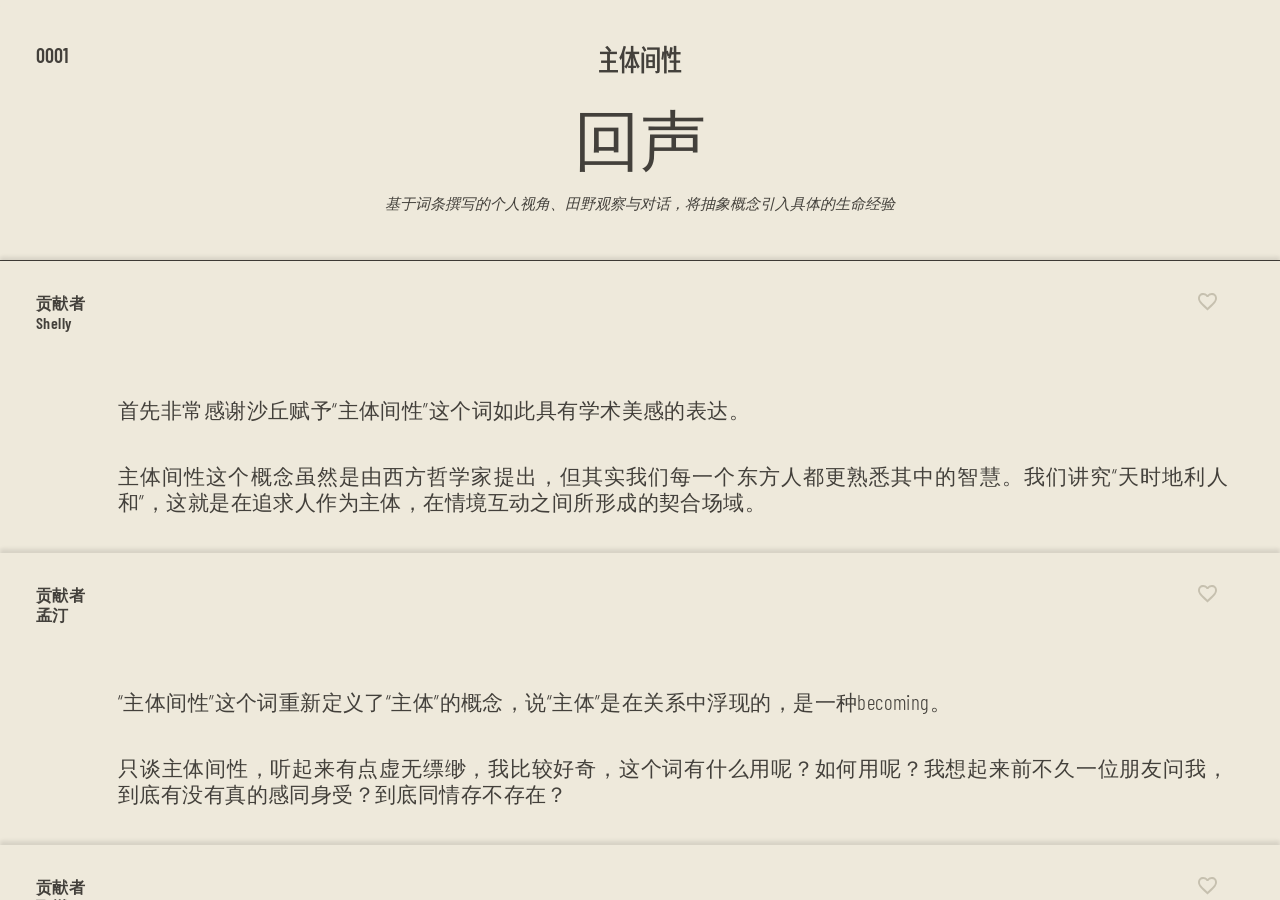
==== commit 2a0b0bc1: "让panels显示" ====
--- a/echoes-panel.html
+++ b/echoes-panel.html
@@ -40,12 +40,6 @@
             pointer-events: auto !important;
         }
 
-        /* Tab buttons always visible */
-        .panel-tabs button {
-            opacity: 1 !important;
-            pointer-events: auto !important;
-        }
-
         /* Prevent horizontal scrollbar when inactive panel slides */
         body { overflow: hidden; }
     </style>
@@ -65,23 +59,6 @@
 
 <body data-panel="echoes">
     <div id="floating-panel">
-
-        <!-- Entry Panel -->
-        <div class="panel-entry">
-            <div class="panel-main">
-                <div class="panel-top"></div>
-                <div class="panel-bottom"></div>
-            </div>
-            <div class="panel-slide">
-                <div class="scroll-track"></div>
-                <div class="scroll-thumb"></div>
-            </div>
-            <div class="panel-tabs">
-                <button data-tab="entry" class="active">词条</button>
-                <button data-tab="comment">回声</button>
-            </div>
-        </div>
-
         <!-- Echoes Panel -->
         <div class="panel-comment active">
             <div class="panel-main">
@@ -92,10 +69,6 @@
                 <div class="scroll-track"></div>
                 <div class="scroll-thumb"></div>
             </div>
-            <div class="panel-tabs">
-                <button data-tab="entry">词条</button>
-                <button data-tab="comment" class="active">回声</button>
-            </div>
         </div>
 
     </div>
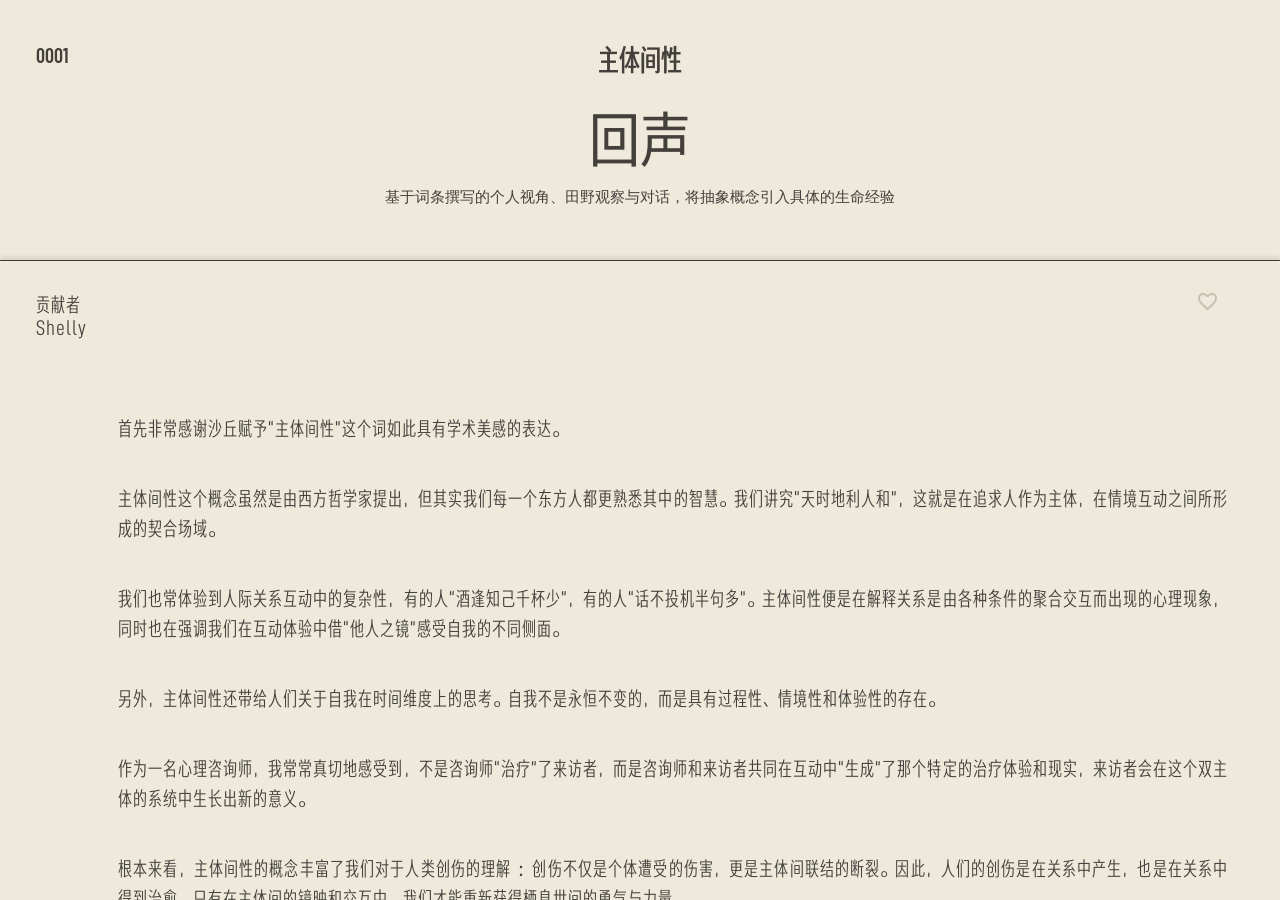
==== commit 7cde3729: "默认中文" ====
--- a/echoes-panel.html
+++ b/echoes-panel.html
@@ -1,5 +1,5 @@
 <!DOCTYPE html>
-<html lang="en">
+<html lang="zh">
 <head>
     <meta charset="UTF-8">
     <meta name="viewport" content="width=device-width, initial-scale=1.0, viewport-fit=cover">
--- a/assets/css/floatingPanel.css
+++ b/assets/css/floatingPanel.css
@@ -36,6 +36,12 @@
 
 #floating-panel.hidden,
 #about-panel.hidden {
+    opacity: 0;
+    pointer-events: none;
+    transform: translateX(100%);
+}
+
+body.flythrough-active #floating-panel {
     opacity: 0;
     pointer-events: none;
     transform: translateX(100%);
@@ -536,6 +542,17 @@
     display: block;
 }
 
+body[data-panel="echoes"] #floating-panel .panel-comment .panel-bottom section {
+    max-height: none;
+    overflow: visible;
+    cursor: default;
+    transform: none;
+}
+
+body[data-panel="echoes"] #floating-panel .panel-comment .panel-bottom section:hover {
+    transform: none;
+}
+
 /* Collapsed notes stick to top/bottom and only show left title height */
 #floating-panel .panel-comment {
     --note-title-line-height: 22px;
@@ -1054,11 +1071,11 @@
 /* Entry panel: brief definition subheadings (zh) */
 .panel-entry #section-brief h3 {
     color: #FAF4E5;
-    font-family: "ChillDINGothic Condensed";
-    font-size: 36px;
-    font-style: normal;
-    font-weight: 600;
-    line-height: 42px;
+    font-family: "ChillDINGothic";
+    font-size: 40px;
+    font-style: normal;
+    font-weight: 600;
+    line-height: 40px;
     letter-spacing: 2px;
     
 }
